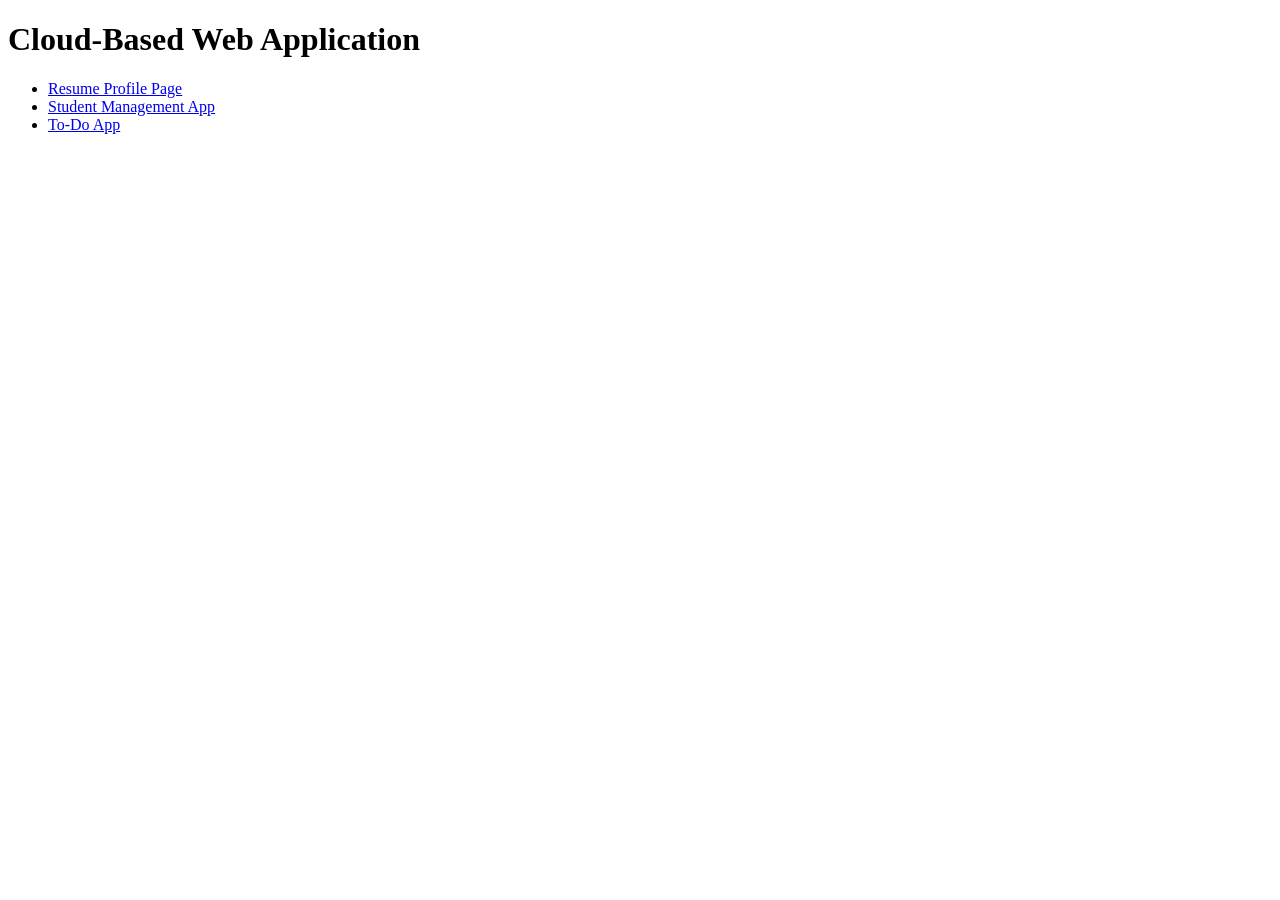
==== index.html @ 27d37eb3 "Update index.html" ====
<!DOCTYPE html>
<html>
<head>
    <title>ARC4213 Lab Assessment</title>
</head>
<body>
    <h1>Cloud-Based Web Application</h1>

    <ul>
        <li><a href="resume-profile-page/index.php">Resume Profile Page</a></li>
        <li><a href="student-app/student.html">Student Management App</a></li>
        <li><a href="todo-app/todo.html">To-Do App</a></li>
    </ul>
</body>
</html>
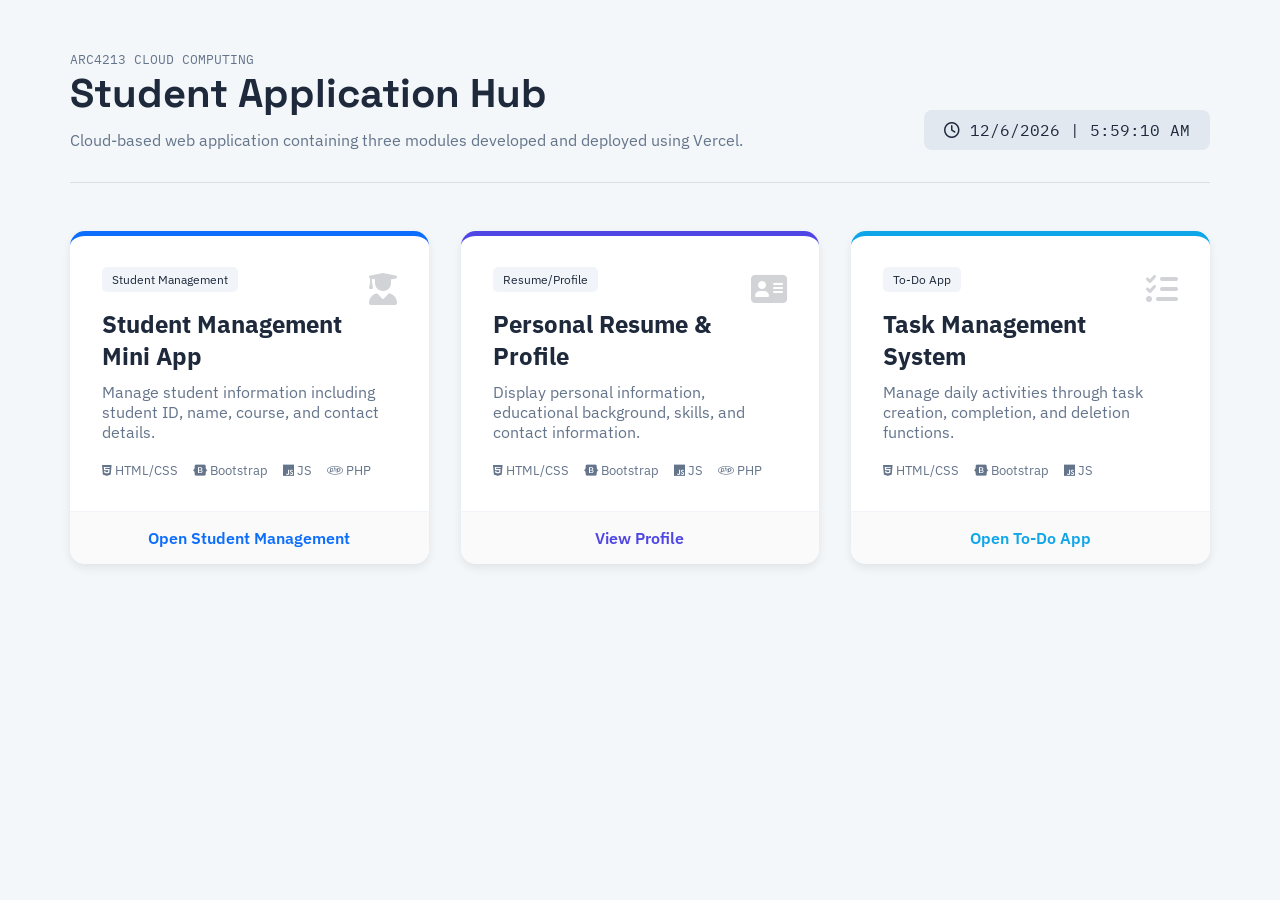
==== commit 34e462ab: "Update index.html" ====
--- a/index.html
+++ b/index.html
@@ -1,15 +1,282 @@
 <!DOCTYPE html>
-<html>
+<html lang="en">
 <head>
-    <title>ARC4213 Lab Assessment</title>
+    <meta charset="UTF-8">
+    <meta name="viewport" content="width=device-width, initial-scale=1.0">
+    <title>Student Application Hub</title>
+
+    <link rel="preconnect" href="https://fonts.googleapis.com">
+    <link rel="preconnect" href="https://fonts.gstatic.com" crossorigin>
+    <link href="https://fonts.googleapis.com/css2?family=Space+Grotesk:wght@500;600;700&family=IBM+Plex+Sans:wght@400;500;600&family=IBM+Plex+Mono:wght@400;500&display=swap" rel="stylesheet">
+
+    <link rel="stylesheet" href="https://cdnjs.cloudflare.com/ajax/libs/font-awesome/6.4.0/css/all.min.css">
+
+    <style>
+        :root {
+            --bg-color: #f4f7f9;
+            --card-bg: #ffffff;
+            --text-main: #1e293b;
+            --text-muted: #64748b;
+
+            --accent-student: #0d6efd;
+            --accent-profile: #4f46e5;
+            --accent-todo: #0ea5e9;
+
+            --font-heading: 'Space Grotesk', sans-serif;
+            --font-body: 'IBM Plex Sans', sans-serif;
+            --font-mono: 'IBM Plex Mono', monospace;
+        }
+
+        *{
+            margin:0;
+            padding:0;
+            box-sizing:border-box;
+        }
+
+        body{
+            background:var(--bg-color);
+            color:var(--text-main);
+            font-family:var(--font-body);
+            padding:3rem 1.5rem;
+        }
+
+        .hub-container{
+            max-width:1140px;
+            margin:auto;
+        }
+
+        .hub-header{
+            display:flex;
+            justify-content:space-between;
+            align-items:flex-end;
+            flex-wrap:wrap;
+            gap:1rem;
+            margin-bottom:3rem;
+            border-bottom:1px solid #ddd;
+            padding-bottom:2rem;
+        }
+
+        .hub-eyebrow{
+            font-family:var(--font-mono);
+            font-size:.8rem;
+            color:var(--text-muted);
+        }
+
+        h1{
+            font-family:var(--font-heading);
+            font-size:2.5rem;
+        }
+
+        .hub-subtitle{
+            margin-top:.7rem;
+            color:var(--text-muted);
+        }
+
+        .system-time{
+            background:#e2e8f0;
+            padding:10px 20px;
+            border-radius:8px;
+            font-family:var(--font-mono);
+        }
+
+        .hub-grid{
+            display:grid;
+            grid-template-columns:repeat(auto-fit,minmax(320px,1fr));
+            gap:2rem;
+        }
+
+        .hub-card{
+            background:white;
+            border-radius:15px;
+            overflow:hidden;
+            box-shadow:0 4px 10px rgba(0,0,0,.08);
+            display:flex;
+            flex-direction:column;
+        }
+
+        .card-content{
+            padding:2rem;
+        }
+
+        .border-student{
+            border-top:5px solid var(--accent-student);
+        }
+
+        .border-profile{
+            border-top:5px solid var(--accent-profile);
+        }
+
+        .border-todo{
+            border-top:5px solid var(--accent-todo);
+        }
+
+        .card-icon{
+            font-size:2rem;
+            opacity:.2;
+            float:right;
+        }
+
+        .module-tag{
+            font-size:.75rem;
+            background:#f1f5f9;
+            padding:5px 10px;
+            border-radius:5px;
+        }
+
+        .card-content h2{
+            margin-top:20px;
+            margin-bottom:10px;
+        }
+
+        .card-content p{
+            color:var(--text-muted);
+            margin-bottom:20px;
+        }
+
+        .card-meta{
+            font-size:.8rem;
+            color:var(--text-muted);
+            display:flex;
+            gap:15px;
+            flex-wrap:wrap;
+        }
+
+        .launch-btn{
+            text-decoration:none;
+            text-align:center;
+            padding:1rem;
+            font-weight:600;
+            background:#fafafa;
+            margin-top:auto; /* Keeps all bottom links locked to the card grid base line */
+            border-top:1px solid #f1f5f9; 
+        }
+
+        .btn-student{
+            color:var(--accent-student);
+        }
+
+        .btn-profile{
+            color:var(--accent-profile);
+        }
+
+        .btn-todo{
+            color:var(--accent-todo);
+        }
+
+        .hub-footer{
+            text-align:center;
+            margin-top:3rem;
+            color:var(--text-muted);
+            border-top:1px solid #ddd;
+            padding-top:1rem;
+        }
+    </style>
 </head>
 <body>
-    <h1>Cloud-Based Web Application</h1>
-
-    <ul>
-        <li><a href="resume-profile-page/index.php">Resume Profile Page</a></li>
-        <li><a href="student-app/student.html">Student Management App</a></li>
-        <li><a href="todo-app/todo.html">To-Do App</a></li>
-    </ul>
+
+<div class="hub-container">
+
+    <header class="hub-header">
+        <div>
+            <span class="hub-eyebrow">ARC4213 CLOUD COMPUTING</span>
+            <h1>Student Application Hub</h1>
+            <p class="hub-subtitle">
+                Cloud-based web application containing three modules developed and deployed using Vercel.
+            </p>
+        </div>
+
+        <div class="system-time">
+            <i class="fa-regular fa-clock"></i>
+            <span id="current-time"></span>
+        </div>
+    </header>
+
+
+    <main class="hub-grid">
+
+        <div class="hub-card border-student">
+            <div class="card-content">
+                <div class="card-icon">
+                    <i class="fa-solid fa-user-graduate"></i>
+                </div>
+                <span class="module-tag">Student Management</span>
+                <h2>Student Management Mini App</h2>
+                <p>
+                    Manage student information including student ID, name, course, and contact details.
+                </p>
+                <div class="card-meta">
+                    <span><i class="fa-brands fa-html5"></i> HTML/CSS</span>
+                    <span><i class="fa-brands fa-bootstrap"></i> Bootstrap</span>
+                    <span><i class="fa-brands fa-js"></i> JS</span>
+                    <span><i class="fa-brands fa-php"></i> PHP</span>
+                </div>
+            </div>
+            <a href="student-app/student.html" class="launch-btn btn-student">
+                Open Student Management
+            </a>
+        </div>
+
+
+        <div class="hub-card border-profile">
+            <div class="card-content">
+                <div class="card-icon">
+                    <i class="fa-solid fa-address-card"></i>
+                </div>
+                <span class="module-tag">Resume/Profile</span>
+                <h2>Personal Resume & Profile</h2>
+                <p>
+                    Display personal information, educational background, skills, and contact information.
+                </p>
+                <div class="card-meta">
+                    <span><i class="fa-brands fa-html5"></i> HTML/CSS</span>
+                    <span><i class="fa-brands fa-bootstrap"></i> Bootstrap</span>
+                    <span><i class="fa-brands fa-js"></i> JS</span>
+                    <span><i class="fa-brands fa-php"></i> PHP</span>
+                </div>
+            </div>
+            <a href="profileandresumepage/index.html" class="launch-btn btn-profile">
+                View Profile
+            </a>
+        </div>
+
+
+        <div class="hub-card border-todo">
+            <div class="card-content">
+                <div class="card-icon">
+                    <i class="fa-solid fa-list-check"></i>
+                </div>
+                <span class="module-tag">To-Do App</span>
+                <h2>Task Management System</h2>
+                <p>
+                    Manage daily activities through task creation, completion, and deletion functions.
+                </p>
+                <div class="card-meta">
+                    <span><i class="fa-brands fa-html5"></i> HTML/CSS</span>
+                    <span><i class="fa-brands fa-bootstrap"></i> Bootstrap</span>
+                    <span><i class="fa-brands fa-js"></i> JS</span>
+                </div>
+            </div>
+            <a href="todo-app/index.html" class="launch-btn btn-todo">
+                Open To-Do App
+            </a>
+        </div>
+
+    </main>
+
+
+</div>
+
+
+<script>
+function updateClock() {
+    const now = new Date();
+    document.getElementById("current-time").innerHTML =
+        now.toLocaleDateString() + " | " +
+        now.toLocaleTimeString();
+}
+setInterval(updateClock,1000);
+updateClock();
+</script>
+
 </body>
 </html>
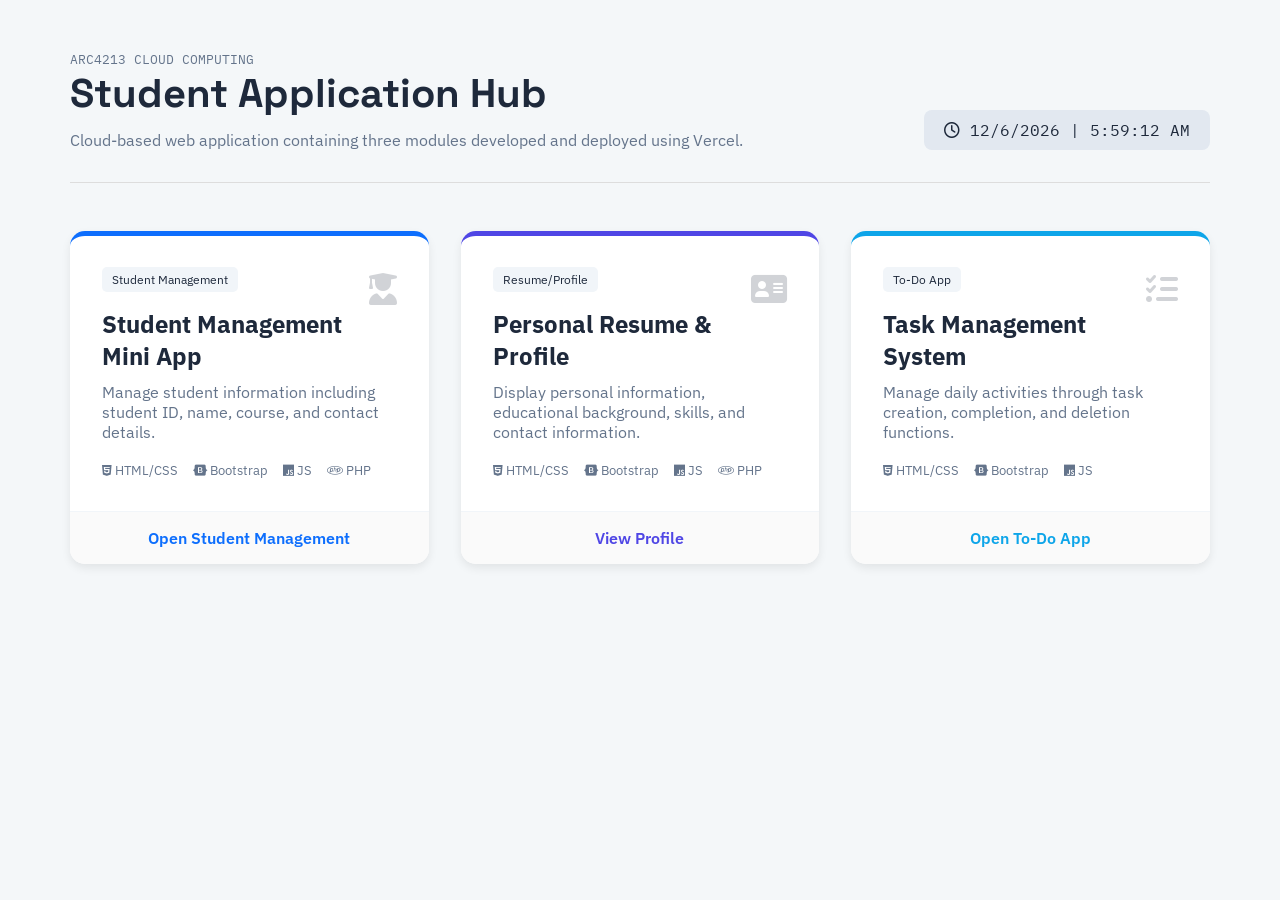
==== commit 95c68758: "Update index.html" ====
--- a/index.html
+++ b/index.html
@@ -256,7 +256,7 @@
                     <span><i class="fa-brands fa-js"></i> JS</span>
                 </div>
             </div>
-            <a href="todo-app/index.html" class="launch-btn btn-todo">
+            <a href="todo-app/todo.html" class="launch-btn btn-todo">
                 Open To-Do App
             </a>
         </div>
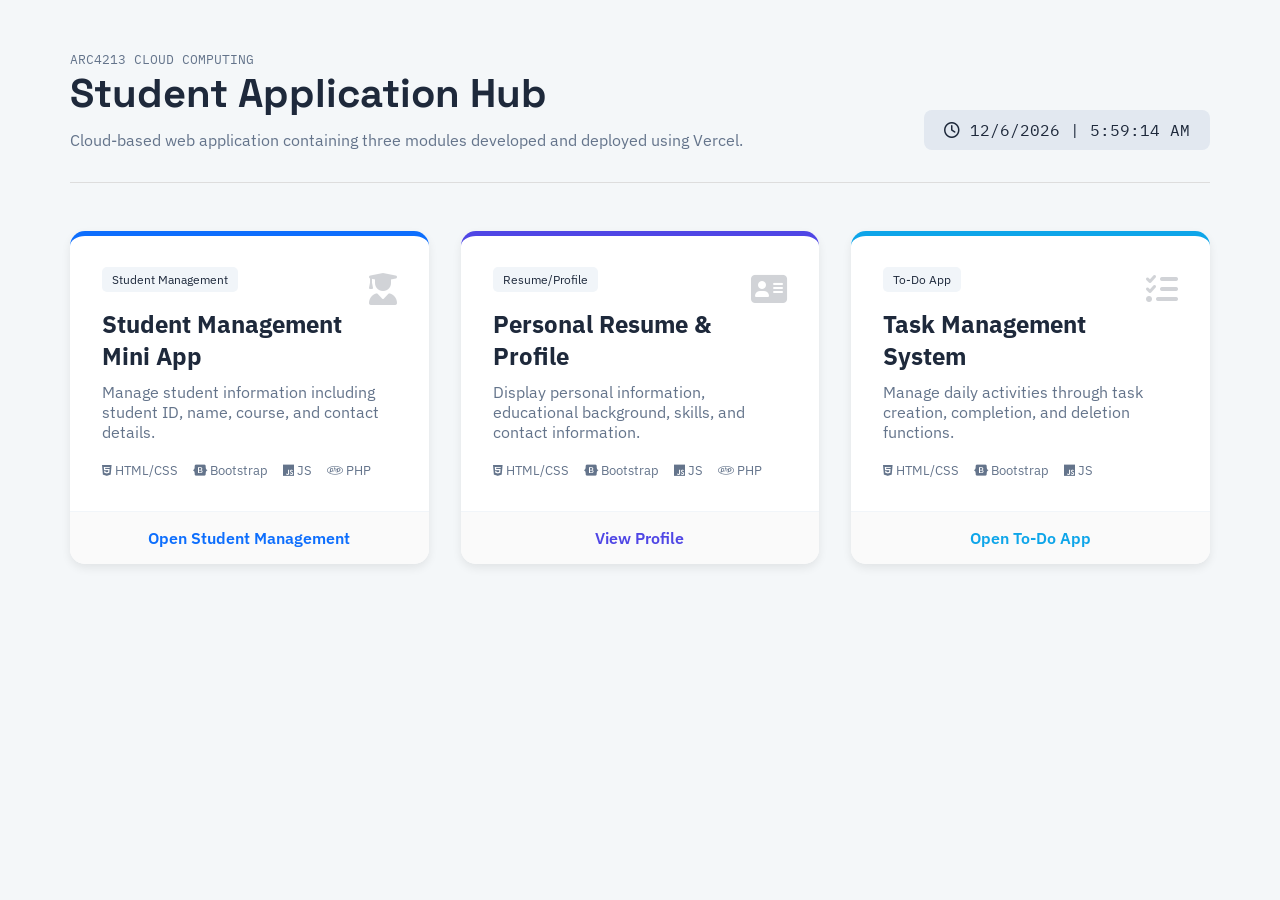
==== commit 0aa65218: "Update index.html" ====
--- a/index.html
+++ b/index.html
@@ -54,6 +54,7 @@
             margin-bottom:3rem;
             border-bottom:1px solid #ddd;
             padding-bottom:2rem;
+          
         }
 
         .hub-eyebrow{
@@ -65,6 +66,8 @@
         h1{
             font-family:var(--font-heading);
             font-size:2.5rem;
+            right: 100px;
+            
         }
 
         .hub-subtitle{
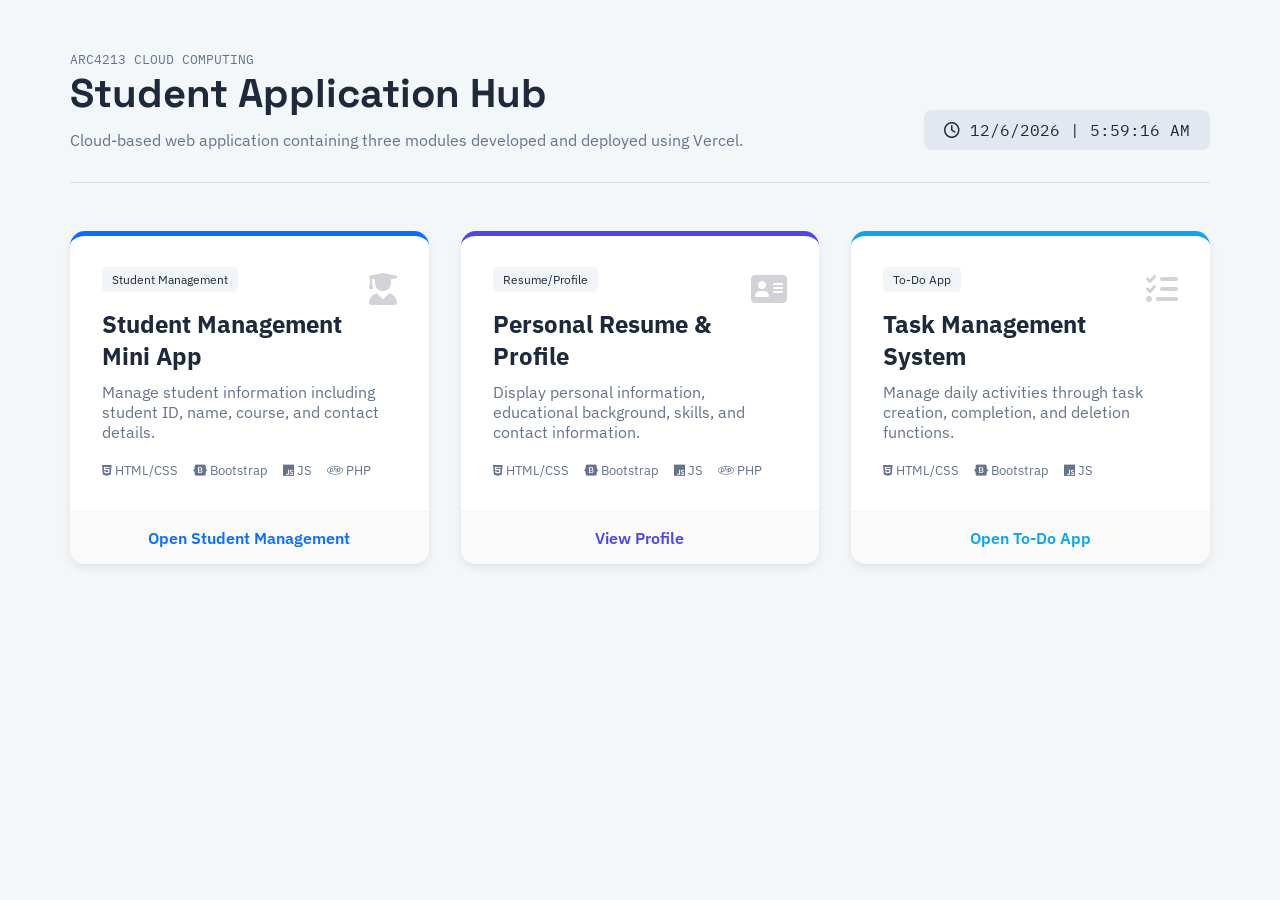
==== commit 9cb38a23: "Update index.html" ====
--- a/index.html
+++ b/index.html
@@ -66,7 +66,7 @@
         h1{
             font-family:var(--font-heading);
             font-size:2.5rem;
-            right: 100px;
+            text-align:centre;
             
         }
 
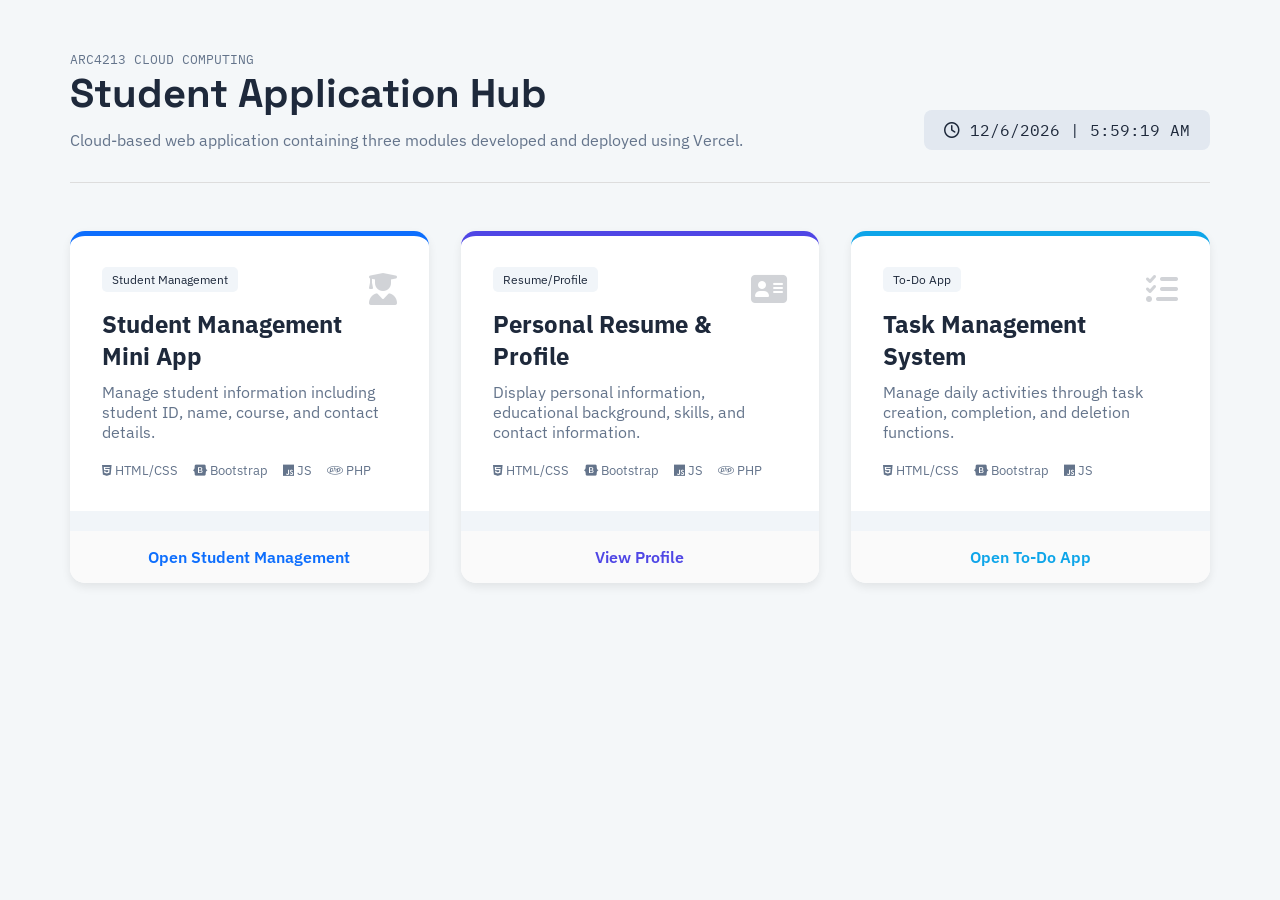
==== commit 57679409: "Update index.html" ====
--- a/index.html
+++ b/index.html
@@ -151,7 +151,7 @@
             font-weight:600;
             background:#fafafa;
             margin-top:auto; /* Keeps all bottom links locked to the card grid base line */
-            border-top:1px solid #f1f5f9; 
+            border-top:20px solid #f1f5f9; 
         }
 
         .btn-student{
@@ -183,6 +183,7 @@
         <div>
             <span class="hub-eyebrow">ARC4213 CLOUD COMPUTING</span>
             <h1>Student Application Hub</h1>
+            
             <p class="hub-subtitle">
                 Cloud-based web application containing three modules developed and deployed using Vercel.
             </p>
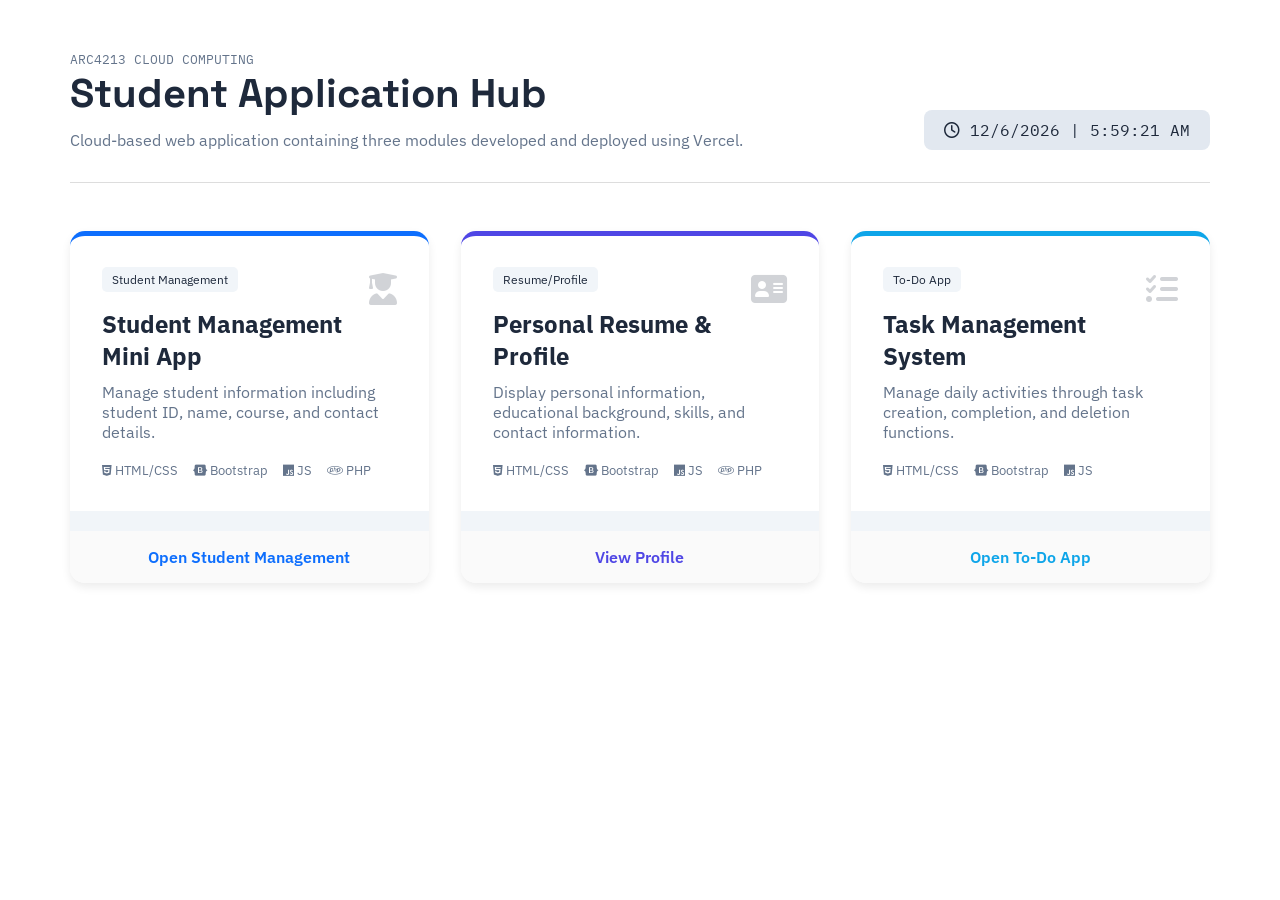
==== commit eca1541a: "Update index.html" ====
--- a/index.html
+++ b/index.html
@@ -13,7 +13,7 @@
 
     <style>
         :root {
-            --bg-color: #f4f7f9;
+            --bg-color: #ffffff;
             --card-bg: #ffffff;
             --text-main: #1e293b;
             --text-muted: #64748b;
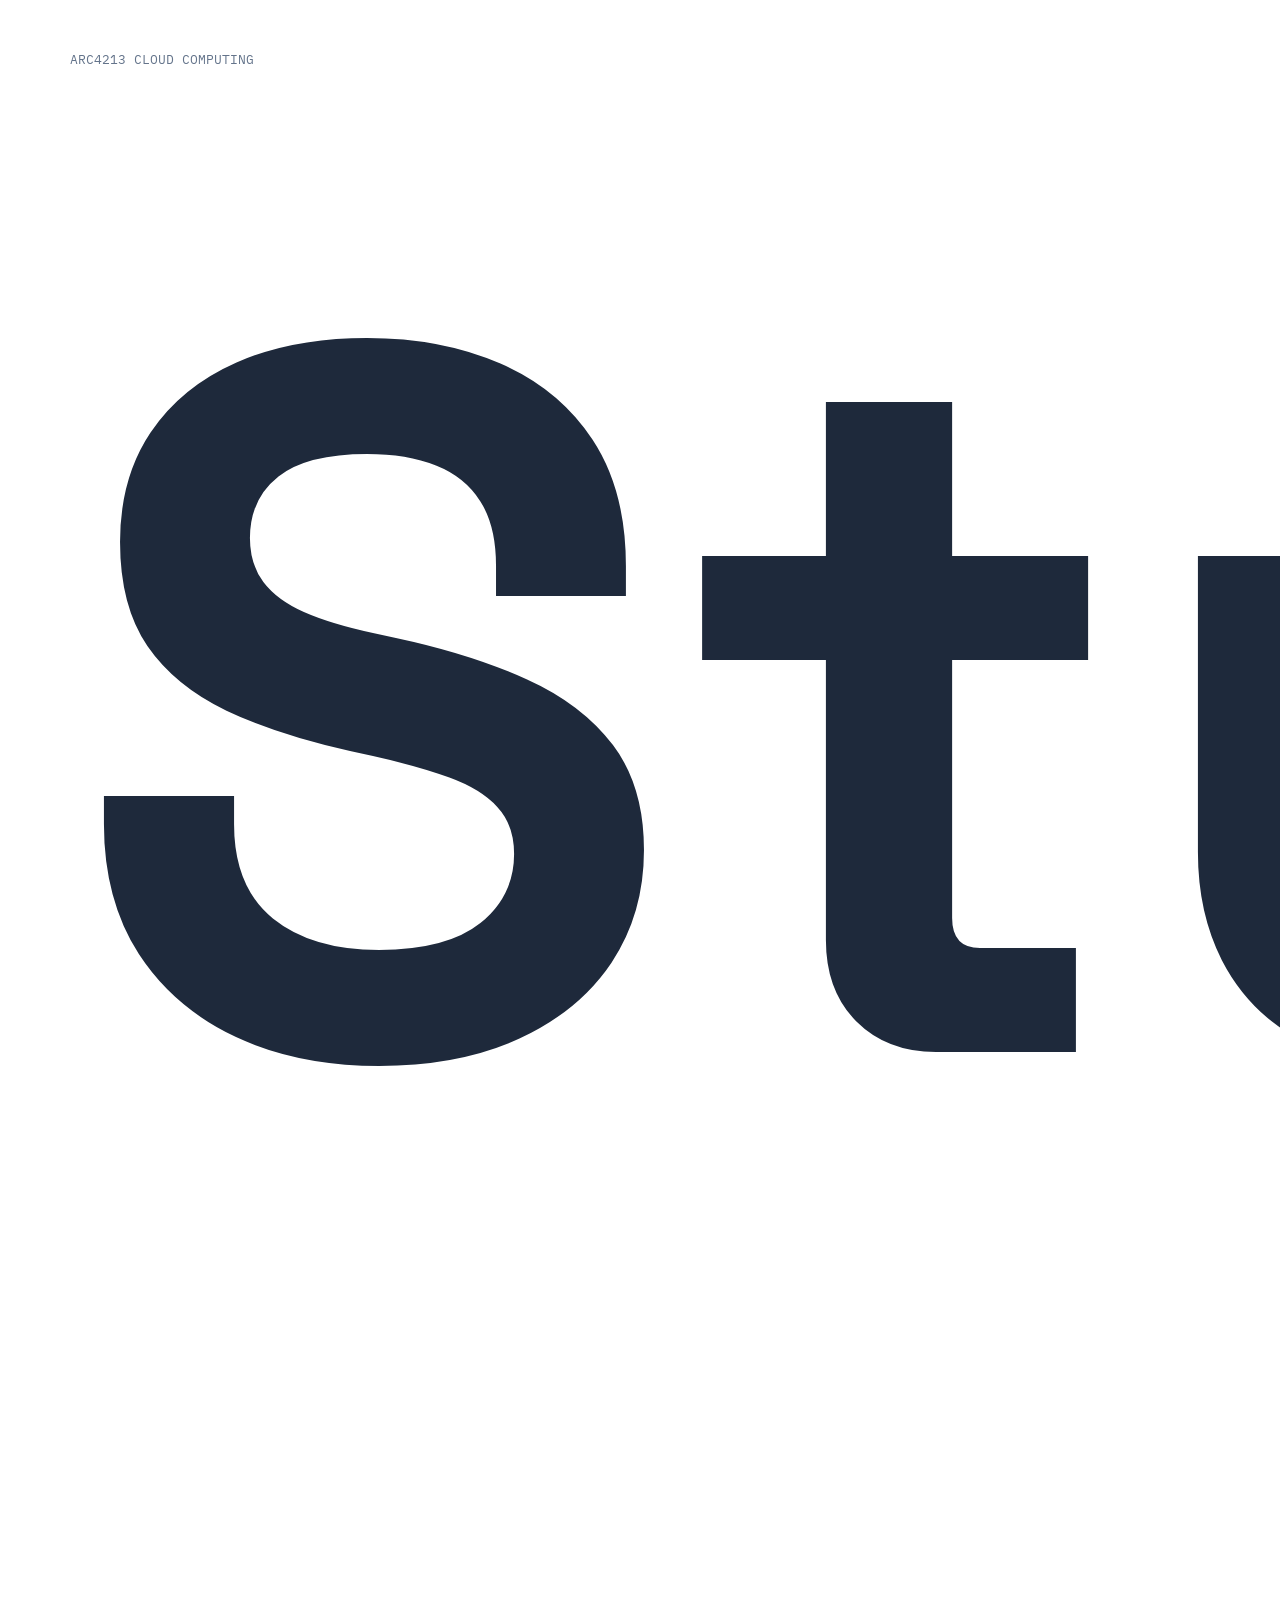
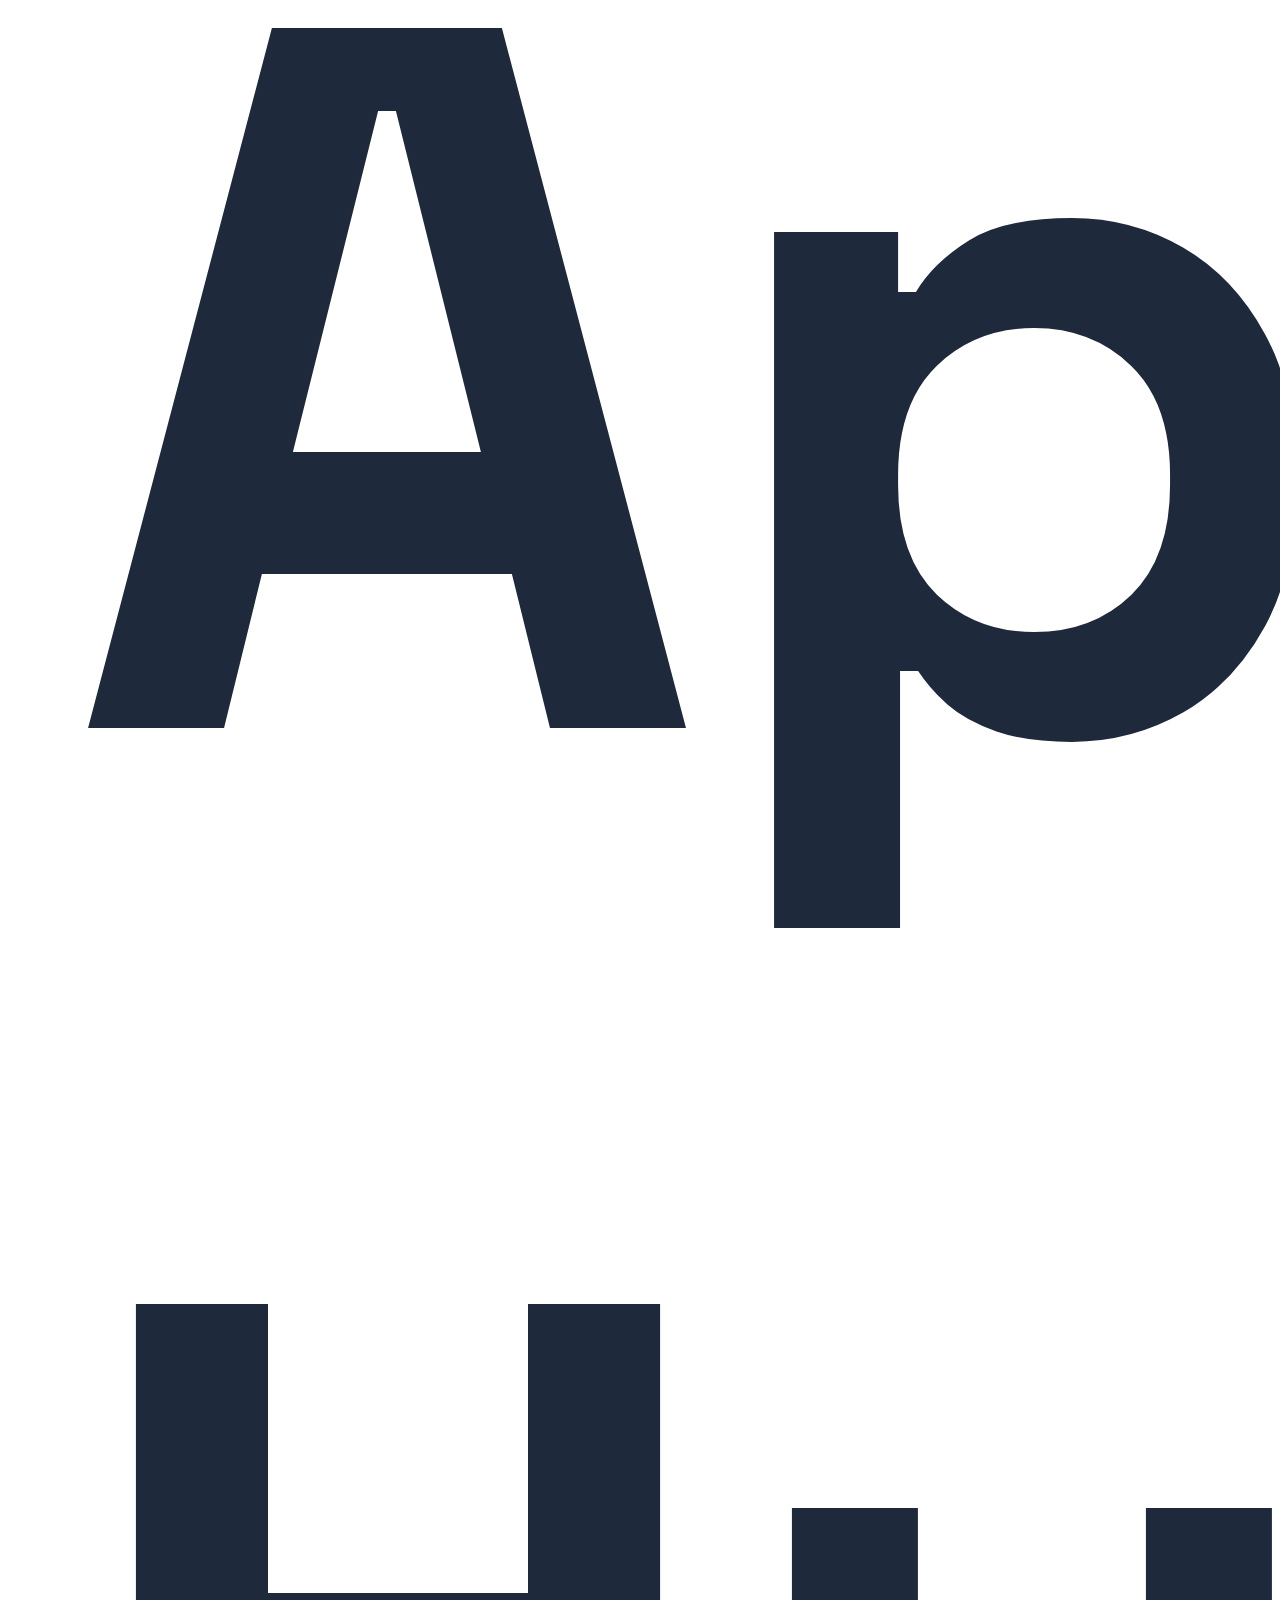
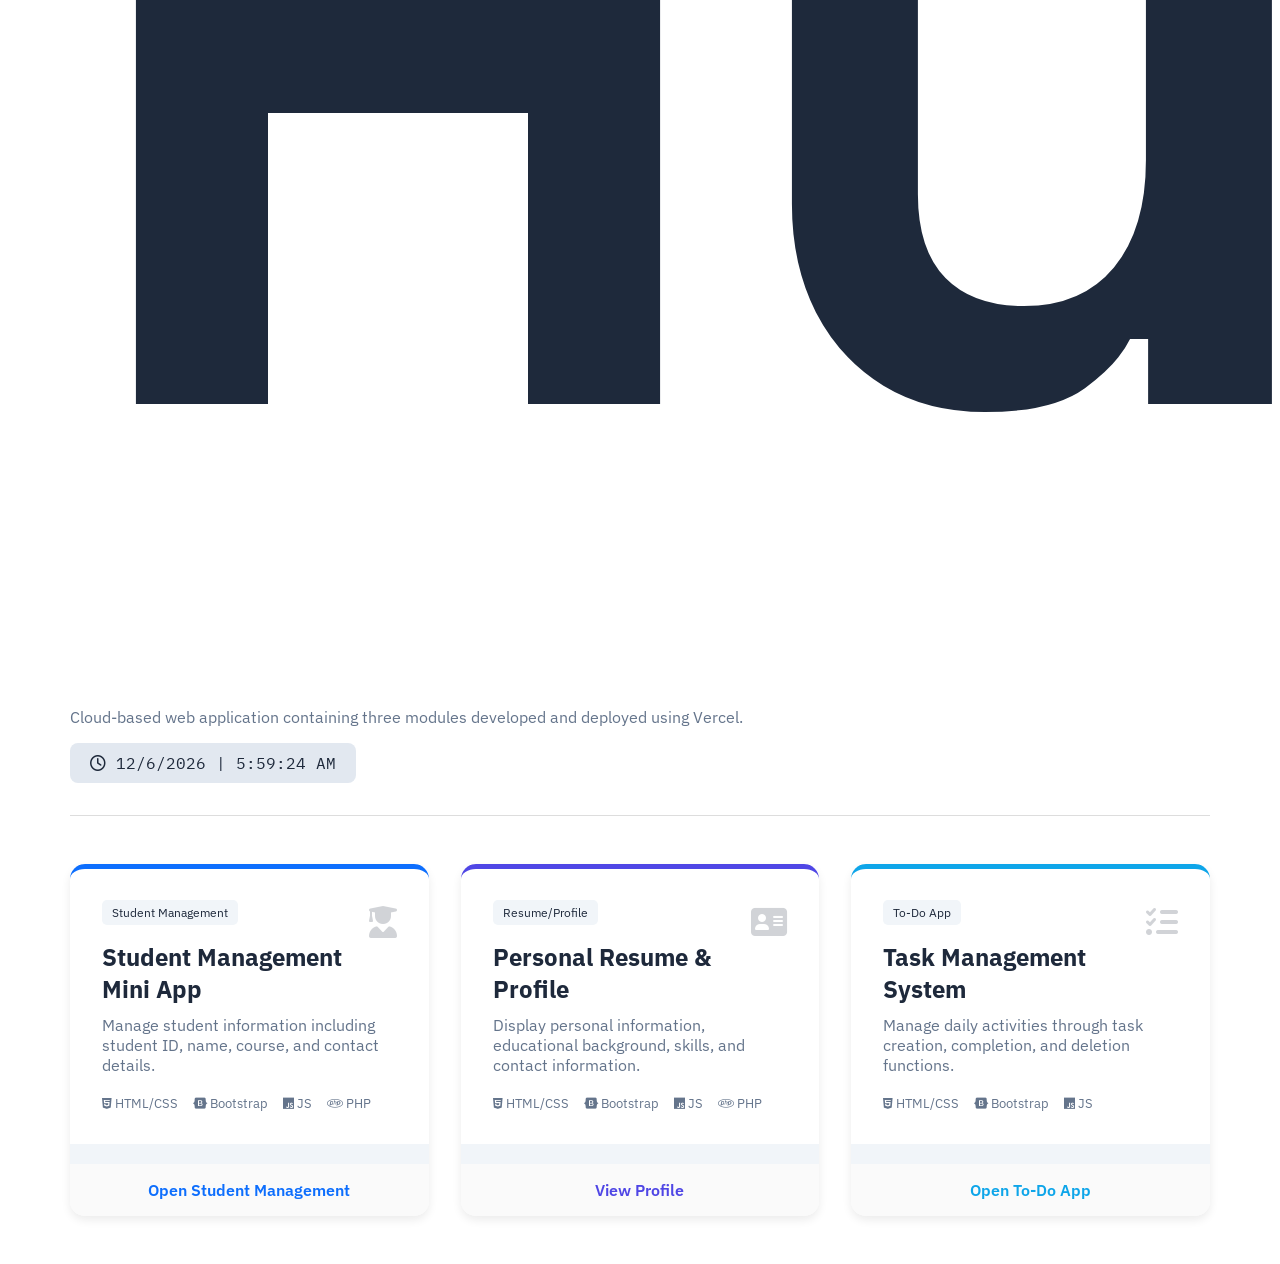
==== commit c4ff3d77: "Update index.html" ====
--- a/index.html
+++ b/index.html
@@ -65,8 +65,9 @@
 
         h1{
             font-family:var(--font-heading);
-            font-size:2.5rem;
+            font-size:1000px;
             text-align:centre;
+            
             
         }
 
